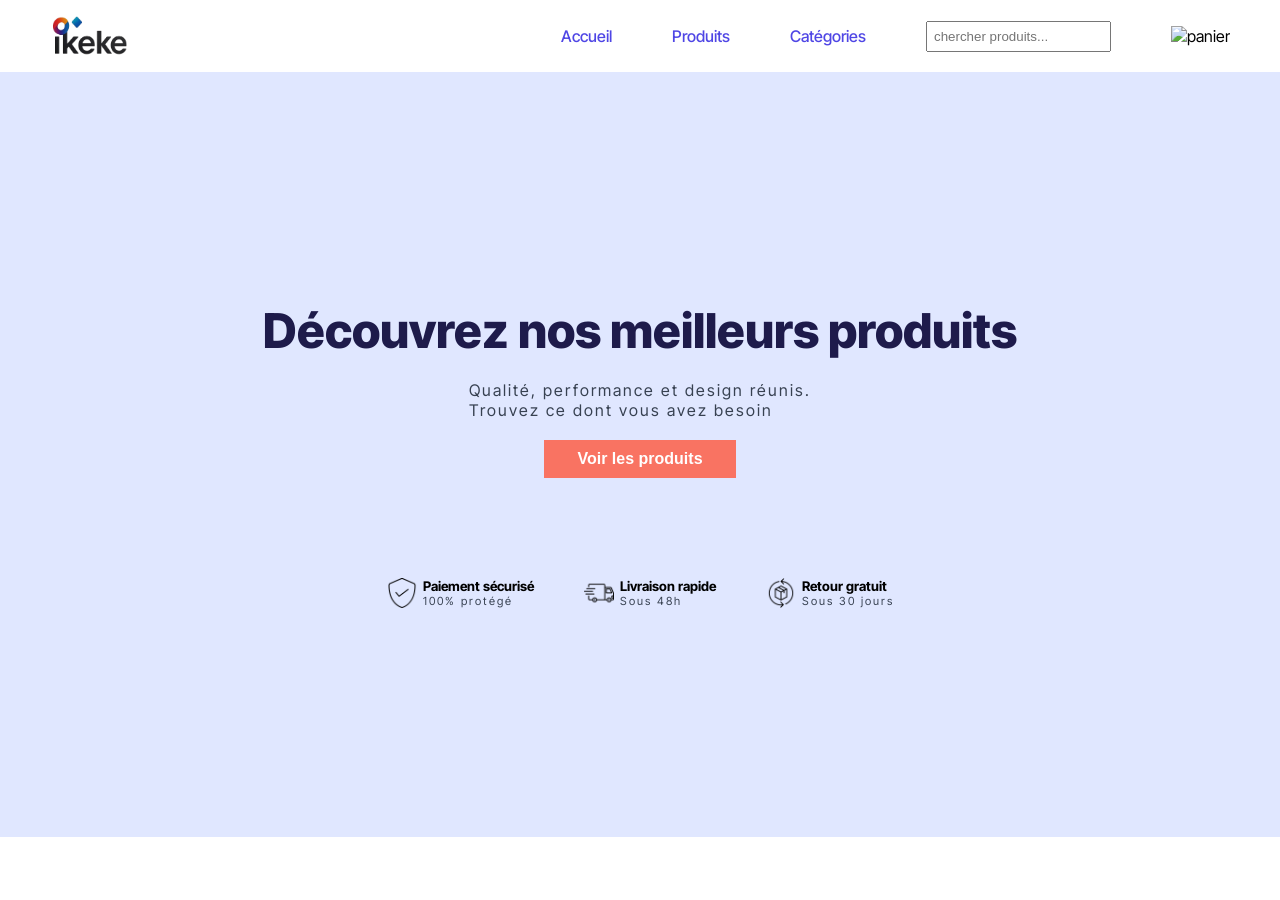
==== html/index.html @ 31d3d207 "feat: création et mise en forme de la héro section" ====
<!DOCTYPE html>
<html lang="fr">
<head>
    <meta charset="UTF-8">
    <meta name="viewport" content="width=device-width, initial-scale=1.0">
    <title>DevShop</title>
    <link rel="stylesheet" href="/css/style.css">
    <script src="/js/script.js"></script>
</head>
<body>
    <header>
        <nav>
            <img src="/images/logo.png" alt="logo du site" width="80" height="40">
            <ul>
                <li><a href="#Accueil">Accueil</a></li>
                <li><a href="#Product">Produits</a></li>
                <li><a href="#Category">Catégories</a></li>
                <input type="text" id="chercher-produits" placeholder="chercher produits...">
                <img src="" alt="panier">
            </ul>
        </nav>
    </header>
    <main>
        <section class="hero-section">
            <h1>Découvrez nos <span>meilleurs</span> produits</h1>
            <p>Qualité, performance et design réunis.<br>Trouvez ce dont vous avez besoin</p>
            <button class="see-products" id="seeProducts">Voir les produits</button>
            <section class="warranty">
                <div class="warranty-child">
                    <img src="/images/paiement-securise.png" alt="secure paiement image" width="30" height="30">
                    <div class="warranty-description">
                        <h5>Paiement sécurisé<br></h5>
                        <p class="p-warranty">100% protégé</p>
                    </div>
                </div>

                <div class="warranty-child">
                    <img src="/images/livraison-rapide.png" alt="delivery image" width="30" height="30">
                    <div class="warranty-description">
                        <h5>Livraison rapide</h5>
                        <p class="p-warranty">Sous 48h</p>
                    </div>
                </div>

                <div class="warranty-child">
                    <img src="/images/boite-de-retour.png" alt="repaiement image" width="30" height="30">
                    <div class="warranty-description">
                        <h5>Retour gratuit</h5>
                        <p class="p-warranty">Sous 30 jours</p>
                    </div>
                </div>
            </section>
        </section>
    </main>
    <footer></footer>
</body>
</html>
---- css/style.css ----
@import url('https://fonts.googleapis.com/css2?family=Google+Sans:ital,opsz,wght@0,17..18,400..700;1,17..18,400..700&family=Inter+Tight:ital,wght@0,100..900;1,100..900&family=Poppins:ital,wght@0,100;0,200;0,300;0,400;0,500;0,600;0,700;0,800;0,900;1,100;1,200;1,300;1,400;1,500;1,600;1,700;1,800;1,900&display=swap');

*{
    box-sizing: border-box;
    margin: 0;
    padding: 0;
}

body{
    font-family: "Inter Tight", sans-serif;
    h1{
        font-size: 3rem;
        font-weight: 800;
        color: #1E1B4B;
    }

    h2{
        font-size: 1.75rem;
        color:  #1E1B4B;
        font-weight: 700;
    }

    h3{
        font-size: 1.25rem;
        font-weight: 700;
        color: #1E1B4B;
    }

    p{
        font-size: 1rem;
        font-weight: 400;
        color: #374151;
        letter-spacing: 2px;
    }
}

header{
    width: 100%;
    padding: 16px 50px;

    nav{
        display: flex;
        justify-content: space-between;
        align-items: center;

        ul{
            display: flex;
            justify-content: center;
            align-items: center;
            gap: 60px;
            
            input{
                padding: 6px;
                outline: none;
            }

            li{
                list-style: none;

                a{
                    text-decoration: none;
                    color: #4F46E5;
                    font-size: 16px;
                    font-weight: 500;
                }
                a:hover{
                    color: #3730A3;
                    text-decoration: underline;
                }
            }
        }
    }
}

.hero-section{
    display: flex;
    flex-direction: column;
    justify-content: center;
    align-items: center;
    gap: 20px;
    width: 100%;
    height: 85dvh;
    background-color: #E0E7FF;

    .see-products{
        background-color: #F97362;
        border: none;
        padding: 10px 20px;
        width: 12em;
        font-weight: 600;
        color: #FFFFFF;
        font-size: 1rem;
        cursor: pointer;
    }

    .warranty{
        margin-top: 80px;
        display: flex;
        justify-content: center;
        align-items: center;
        flex-direction: row;
        gap: 50px;


        .warranty-child{
            display: flex;
            justify-content: center;
            align-items: center;

            .warranty-description{
                margin-left: 6px;

                .p-warranty{
                    font-size: 0.7rem;
                    font-weight: 400;
                    color: #374151;
                    letter-spacing: 2px;
                }
            }
        }
    }
}
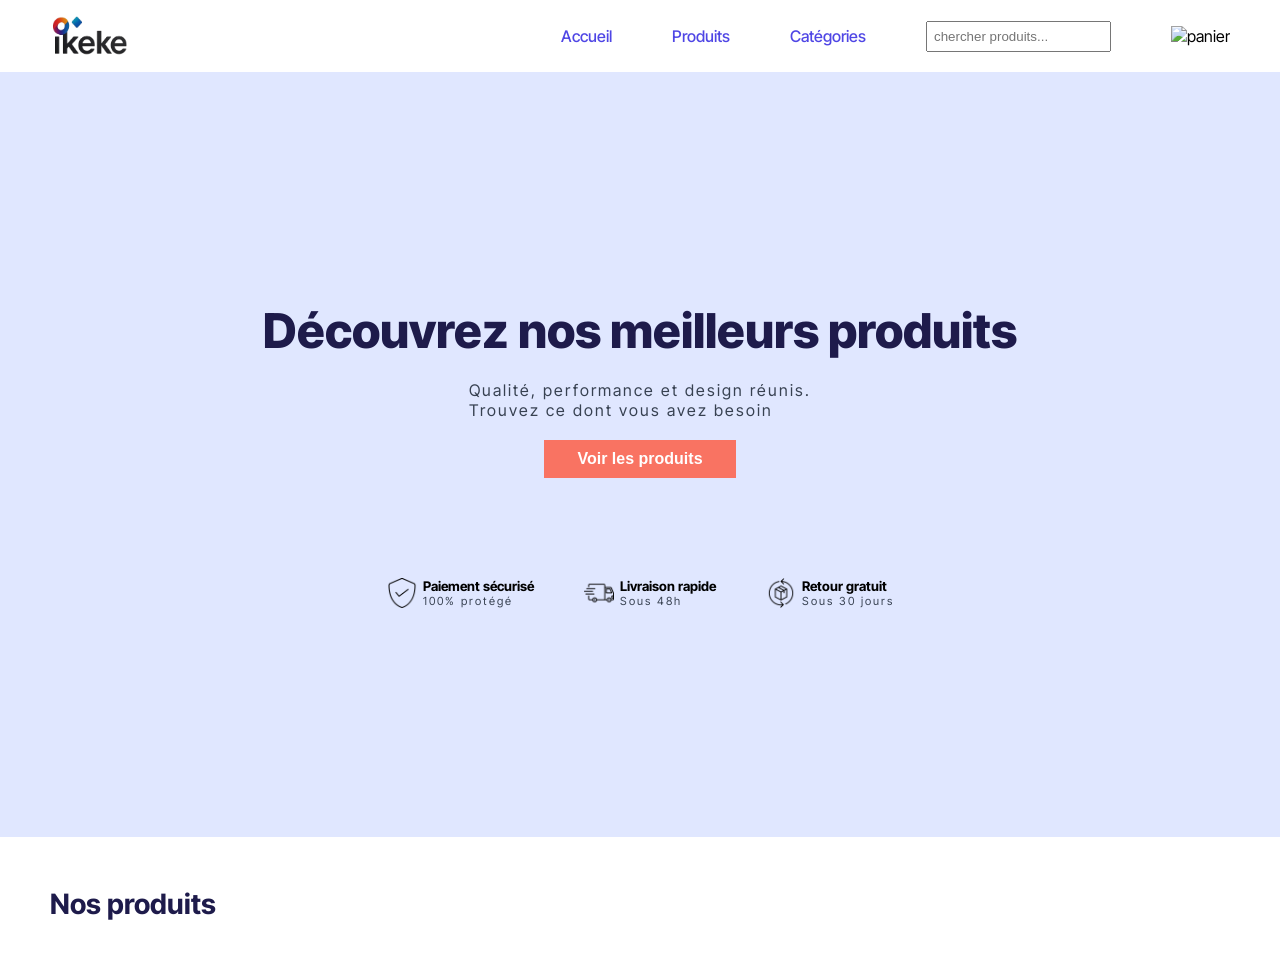
==== commit 344b6286: "style: mise en forme de la grille de produits" ====
--- a/html/index.html
+++ b/html/index.html
@@ -51,6 +51,9 @@
                 </div>
             </section>
         </section>
+        <section class="products" id="products-container">
+            <h2>Nos produits</h2>
+        </section>
     </main>
     <footer></footer>
 </body>
--- a/css/style.css
+++ b/css/style.css
@@ -120,3 +120,67 @@
         }
     }
 }
+
+#products-container{
+    width: 100%;
+    display: grid;
+    grid-template-columns: repeat(auto-fit, minmax(250px, 1fr));
+    gap: 20px;
+    padding: 50px;
+
+    .product-card{
+        display: flex;
+        justify-content: center;
+        align-items:left;
+        flex-direction: column;
+        flex-wrap: wrap;
+        background-color:  #FFFFFF;
+        border:1px solid black;
+        border-radius: 12px;
+        padding: 15px;
+        box-shadow: 0 4px 12px rgba(0,0,0,0.10);
+
+        .category{
+            background-color: #E0E7FF;
+            align-self: left;
+            color: 	#3730A3;
+            font-size: 0.7rem;
+            font-weight: 700;
+            text-transform: uppercase;
+            padding: 5px;
+            border-radius: 999px;
+            margin: 8px auto;
+        }
+
+        .title{
+            font-weight: 700;
+            margin-bottom: 8px;
+        }
+
+        .price{
+            font-size: 1.12rem;
+            font-weight: 700;
+            color: 	#F97362;
+            margin-bottom: 8px;
+        }
+
+        .product-btn{
+            background-color: #4F46E5;
+            color: white;
+            border: none;
+            width: 30px;
+            height: 30px;
+            border-radius: 999px;
+            align-self: flex-end;
+            cursor: pointer;
+            font-size: 1rem;
+        }
+
+        img{
+            width: 100%;
+            height: 200px;
+            object-fit: contain;
+            overflow: hidden;
+        }
+    }
+}
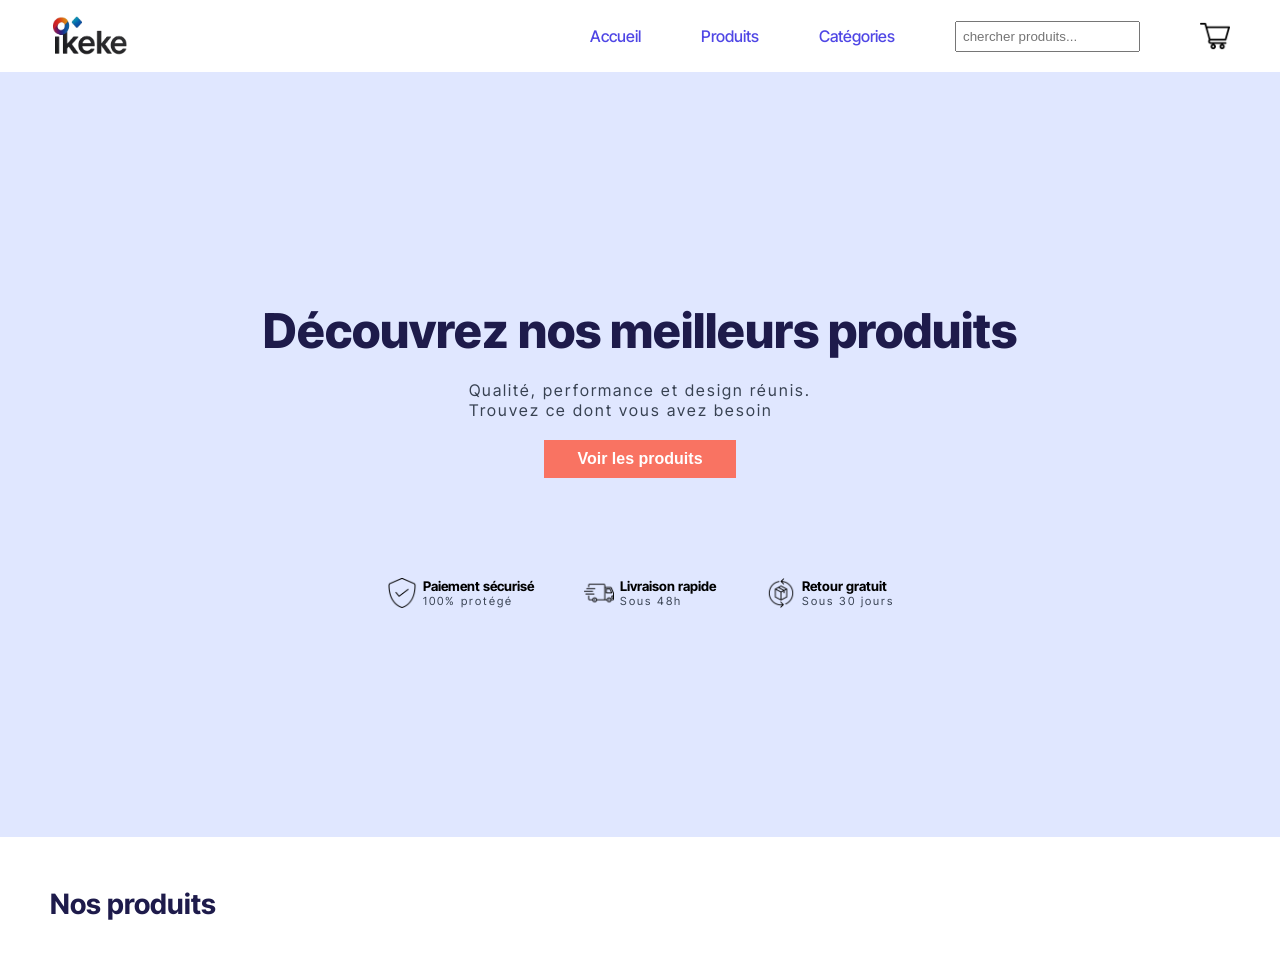
==== commit 4f6df422: "style: mise en forme du panier" ====
--- a/html/index.html
+++ b/html/index.html
@@ -16,7 +16,7 @@
                 <li><a href="#Product">Produits</a></li>
                 <li><a href="#Category">Catégories</a></li>
                 <input type="text" id="chercher-produits" placeholder="chercher produits...">
-                <img src="" alt="panier">
+                <img src="/images/panier.png" alt="panier" width="30" height="30">
             </ul>
         </nav>
     </header>
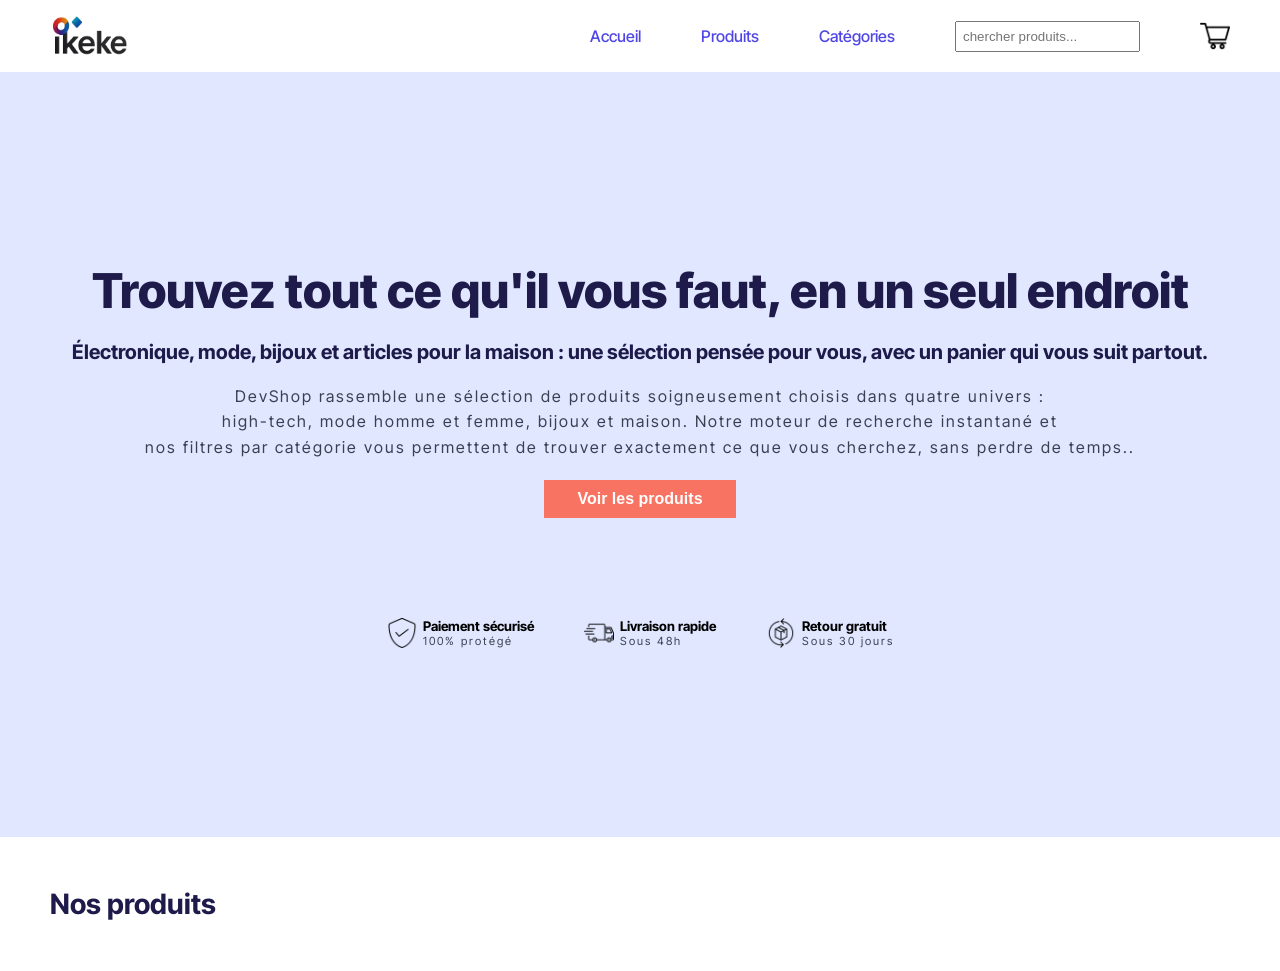
==== commit 9306adc0: "feat: ajout du seo texte de la page" ====
--- a/html/index.html
+++ b/html/index.html
@@ -3,7 +3,7 @@
 <head>
     <meta charset="UTF-8">
     <meta name="viewport" content="width=device-width, initial-scale=1.0">
-    <title>DevShop</title>
+    <title>DevShop – Boutique en ligne : mode, électronique, bijoux & maison</title>
     <link rel="stylesheet" href="/css/style.css">
     <script src="/js/script.js"></script>
 </head>
@@ -22,8 +22,14 @@
     </header>
     <main>
         <section class="hero-section">
-            <h1>Découvrez nos <span>meilleurs</span> produits</h1>
-            <p>Qualité, performance et design réunis.<br>Trouvez ce dont vous avez besoin</p>
+            <h1>Trouvez tout ce qu'il vous faut, en un seul endroit</h1>
+            <h3>Électronique, mode, bijoux et articles pour la maison : 
+                une sélection pensée pour vous, avec un panier qui vous suit partout.</h3>
+            <p class="description">DevShop rassemble une sélection de produits soigneusement choisis dans quatre univers :<br> 
+                high-tech, mode homme et femme, bijoux
+                et maison. Notre moteur de recherche instantané et <br>nos filtres par catégorie vous 
+                permettent de trouver exactement ce que vous
+                cherchez, sans perdre de temps..</p>
             <button class="see-products" id="seeProducts">Voir les produits</button>
             <section class="warranty">
                 <div class="warranty-child">
--- a/css/style.css
+++ b/css/style.css
@@ -81,6 +81,11 @@
     width: 100%;
     height: 85dvh;
     background-color: #E0E7FF;
+
+    .description{
+        text-align: center;
+        line-height: 1.6;
+    }
 
     .see-products{
         background-color: #F97362;
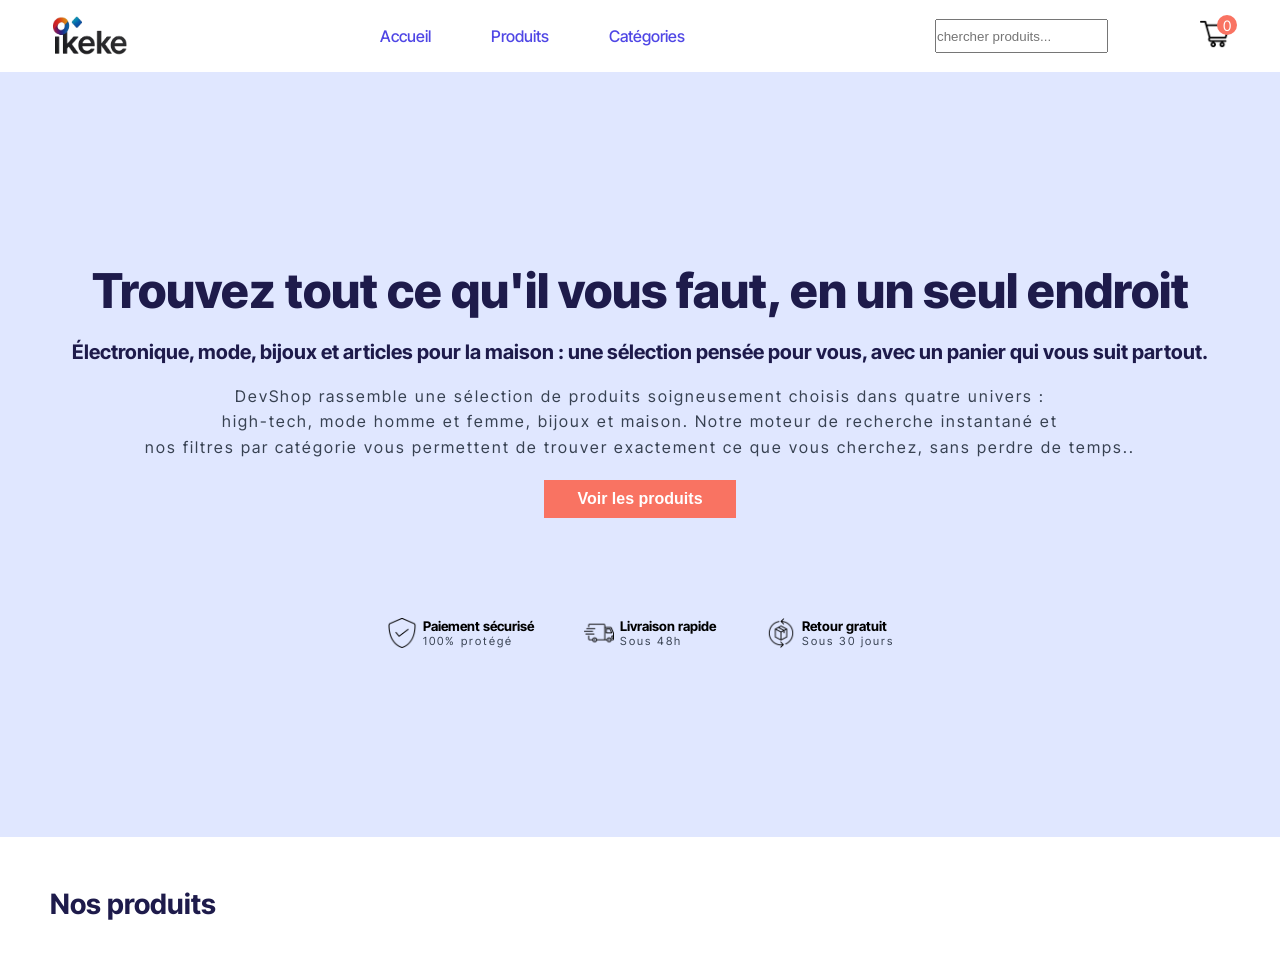
==== commit 47dd0585: "style: mise en forme du compteur produit ajouter au panier" ====
--- a/html/index.html
+++ b/html/index.html
@@ -15,9 +15,14 @@
                 <li><a href="#Accueil">Accueil</a></li>
                 <li><a href="#Product">Produits</a></li>
                 <li><a href="#Category">Catégories</a></li>
+            </ul>
+            <div class="count">
                 <input type="text" id="chercher-produits" placeholder="chercher produits...">
-                <img src="/images/panier.png" alt="panier" width="30" height="30">
-            </ul>
+                <div>
+                    <img src="/images/panier.png" alt="panier" width="30" height="30">
+                    <span id="cart-count">0</span>
+                </div>
+            </div>
         </nav>
     </header>
     <main>
--- a/css/style.css
+++ b/css/style.css
@@ -67,6 +67,26 @@
                     color: #3730A3;
                     text-decoration: underline;
                 }
+            }
+        }
+        .count{
+            position: relative;
+            display: flex;
+            justify-content: space-between;
+            width: 25%;
+
+            #cart-count{
+                position: absolute;
+                top:-4px;
+                right: -7px;
+                background-color: #F97362;
+                color: white;
+                width: 20px;
+                height: 20px;
+                text-align: center;
+                font-size: 0.9rem;
+                padding: 2px;
+                border-radius: 999px;
             }
         }
     }
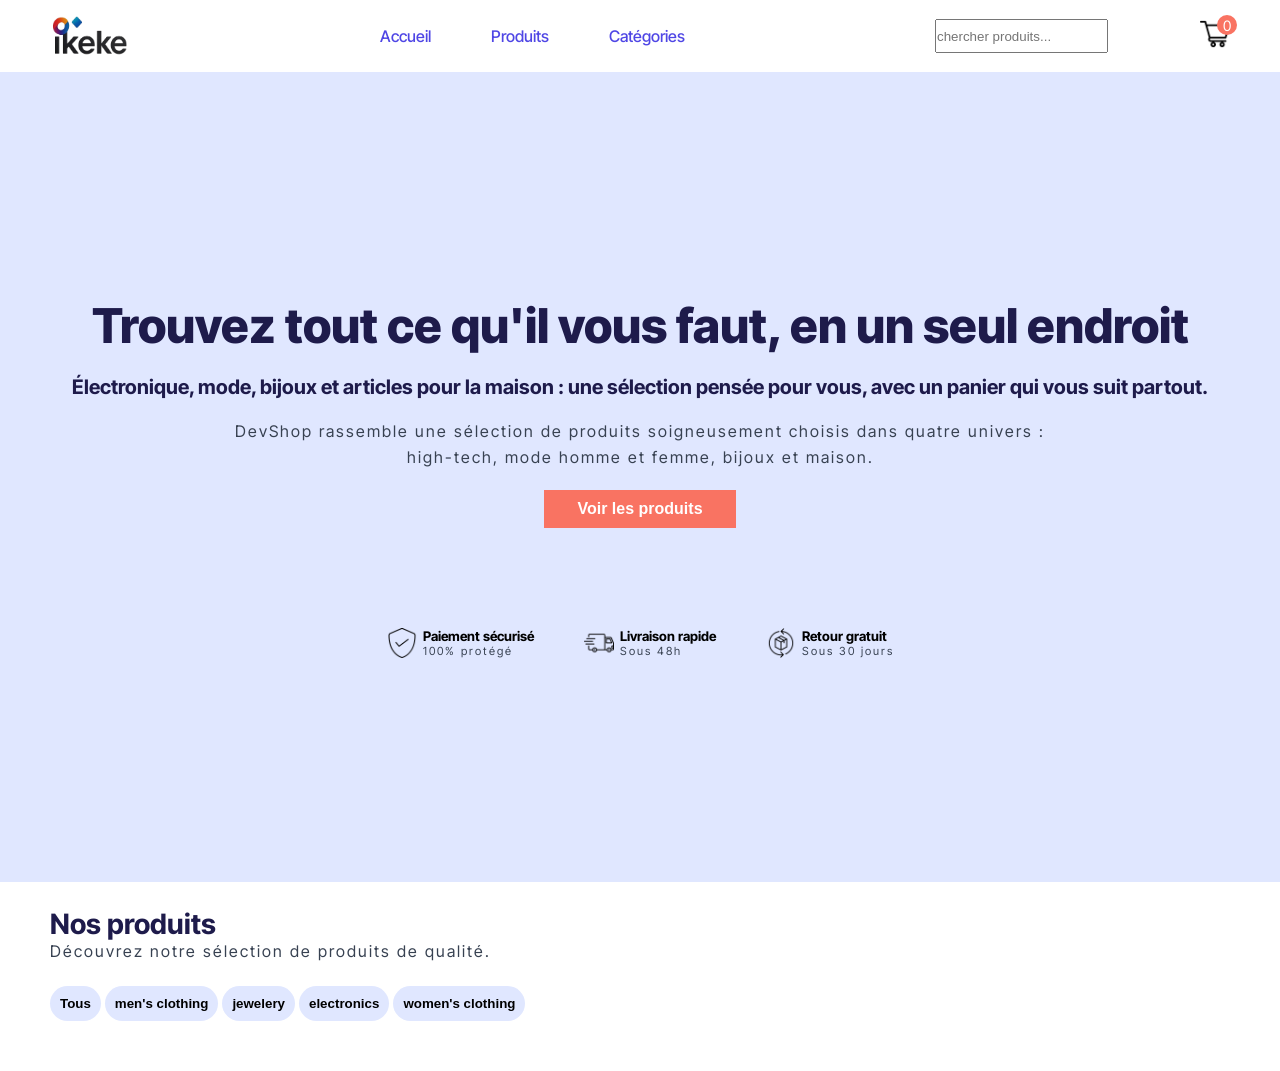
==== commit 5b31f43b: "feat: trier par catégories (bouton électronics, etc)" ====
--- a/html/index.html
+++ b/html/index.html
@@ -32,9 +32,7 @@
                 une sélection pensée pour vous, avec un panier qui vous suit partout.</h3>
             <p class="description">DevShop rassemble une sélection de produits soigneusement choisis dans quatre univers :<br> 
                 high-tech, mode homme et femme, bijoux
-                et maison. Notre moteur de recherche instantané et <br>nos filtres par catégorie vous 
-                permettent de trouver exactement ce que vous
-                cherchez, sans perdre de temps..</p>
+                et maison.</p>
             <button class="see-products" id="seeProducts">Voir les produits</button>
             <section class="warranty">
                 <div class="warranty-child">
@@ -62,8 +60,19 @@
                 </div>
             </section>
         </section>
-        <section class="products" id="products-container">
-            <h2>Nos produits</h2>
+        <section class="parent-ProductContainer">
+            <h2 class="productsTitle">Nos produits</h2>
+            <p class="productDescription">Découvrez notre sélection de produits de qualité.</p>
+            <div class="categoryBtns">
+                <div>
+                    <button class="category-btn" onclick="filteredProducts('Tous')">Tous</button>
+                    <button class="category-btn" onclick="filteredProducts('men\'s clothing')">men's clothing</button>
+                    <button class="category-btn" onclick="filteredProducts('jewelery')">jewelery</button>
+                    <button class="category-btn" onclick="filteredProducts('electronics')">electronics</button>
+                    <button class="category-btn" onclick="filteredProducts('women\'s clothing')">women's clothing</button>
+                </div>
+            </div>
+            <section class="products" id="products-container"></section>
         </section>
     </main>
     <footer></footer>
--- a/css/style.css
+++ b/css/style.css
@@ -37,6 +37,9 @@
 header{
     width: 100%;
     padding: 16px 50px;
+    position: sticky;
+    top: 0;
+    background-color: white;
 
     nav{
         display: flex;
@@ -99,8 +102,9 @@
     align-items: center;
     gap: 20px;
     width: 100%;
-    height: 85dvh;
+    height: 90dvh;
     background-color: #E0E7FF;
+    margin-bottom: 25px;
 
     .description{
         text-align: center;
@@ -151,7 +155,7 @@
     display: grid;
     grid-template-columns: repeat(auto-fit, minmax(250px, 1fr));
     gap: 20px;
-    padding: 50px;
+    padding: 25px 50px;
 
     .product-card{
         display: flex;
@@ -208,4 +212,31 @@
             overflow: hidden;
         }
     }
+}
+
+.parent-ProductContainer{
+    .productsTitle{
+        margin-left: 50px;
+    }
+    .productDescription{
+        margin-left: 50px;
+    }
+    .categoryBtns{
+        margin: 25px 50px 0;
+        display: flex;
+        gap: 8px;
+
+        .category-btn{
+            padding: 10px;
+            border-radius: 999px;
+            border: none;
+            background-color: #E0E7FF;
+            font-weight: 700;
+            cursor: pointer;
+        }
+        .category-btn:hover{
+            background-color: #1E1B4B;
+            color: white;
+        }
+    }
 }
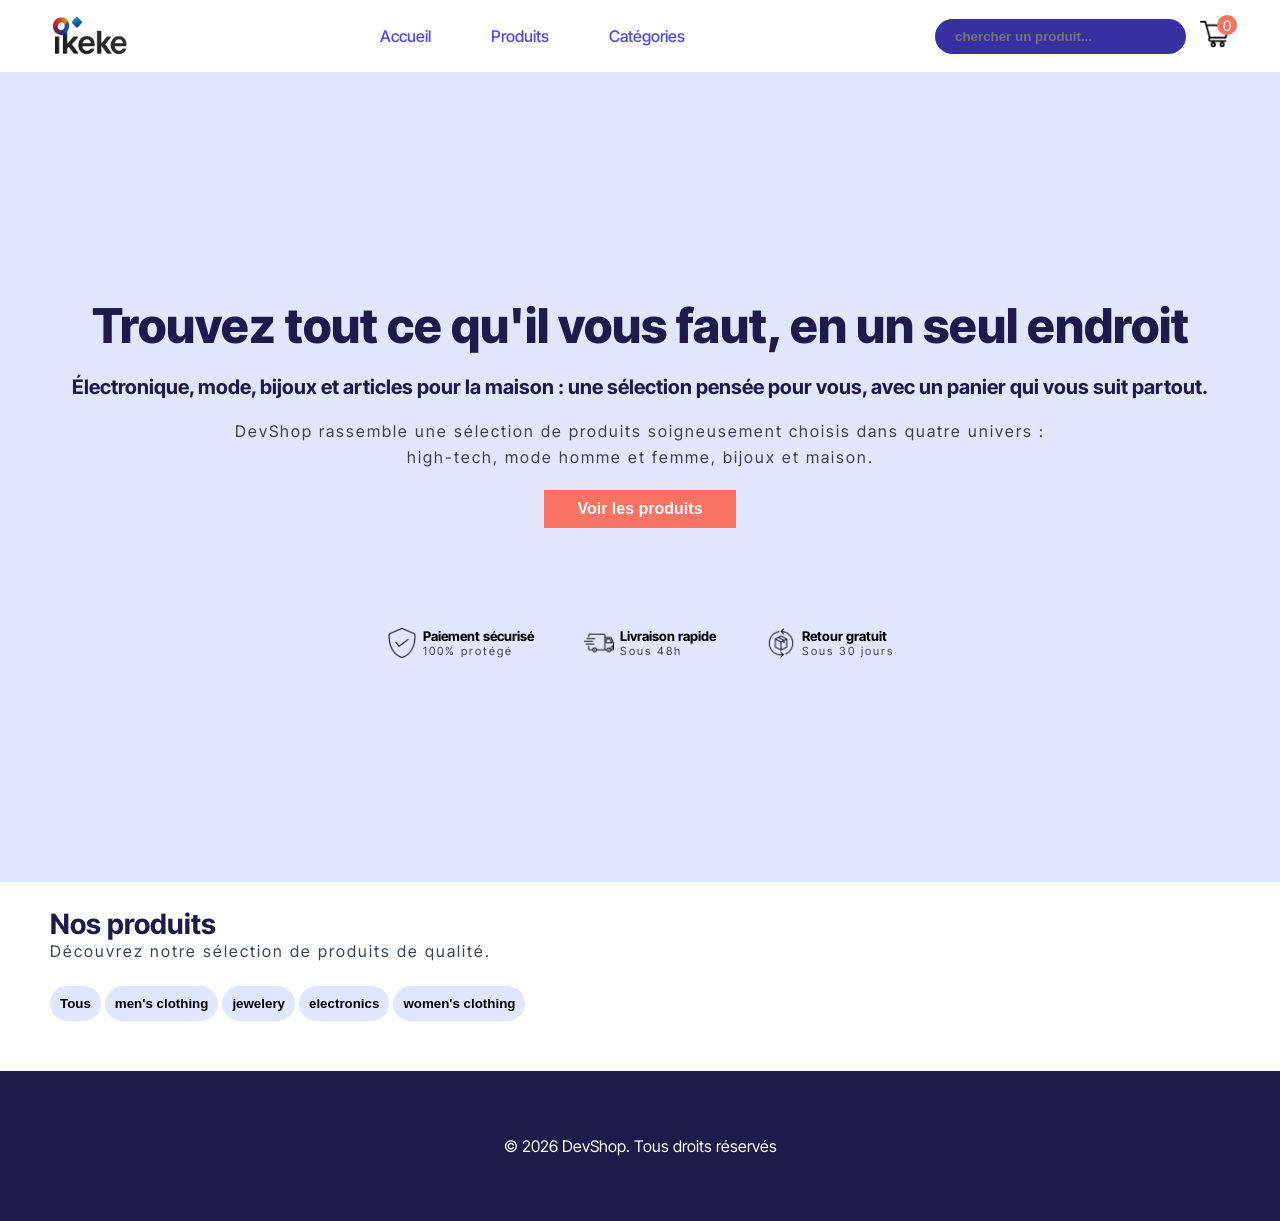
==== commit 50d5fa2e: "style: mise en forme globale" ====
--- a/html/index.html
+++ b/html/index.html
@@ -17,7 +17,7 @@
                 <li><a href="#Category">Catégories</a></li>
             </ul>
             <div class="count">
-                <input type="text" id="chercher-produits" placeholder="chercher produits...">
+                <input type="text" placeholder="chercher un produit..." id="chercher-produits" oninput="searchProducts(this.value)">
                 <div>
                     <img src="/images/panier.png" alt="panier" width="30" height="30">
                     <span id="cart-count">0</span>
@@ -75,6 +75,6 @@
             <section class="products" id="products-container"></section>
         </section>
     </main>
-    <footer></footer>
+    <footer>&copy; 2026 DevShop. Tous droits réservés</footer>
 </body>
 </html>
--- a/css/style.css
+++ b/css/style.css
@@ -40,6 +40,7 @@
     position: sticky;
     top: 0;
     background-color: white;
+    z-index: 900;
 
     nav{
         display: flex;
@@ -77,6 +78,21 @@
             display: flex;
             justify-content: space-between;
             width: 25%;
+
+            #chercher-produits{
+                border-radius: 999px;
+                width: 85%;
+                border: none;
+                background-color: #3730A3;
+                color: white;
+                font-weight: 600;
+                padding: 10px 20px;
+
+                placeholder{
+                    color: white;
+                    font-weight: 600;
+                }
+            }
 
             #cart-count{
                 position: absolute;
@@ -212,6 +228,12 @@
             overflow: hidden;
         }
     }
+
+    .product-card:hover {
+        transform: translateY(-8px); 
+        box-shadow: 0 10px 25px rgba(79, 70, 229, 0.15);
+        cursor: pointer;
+    }
 }
 
 .parent-ProductContainer{
@@ -224,7 +246,8 @@
     .categoryBtns{
         margin: 25px 50px 0;
         display: flex;
-        gap: 8px;
+        flex-wrap: wrap;
+        gap: 10px;
 
         .category-btn{
             padding: 10px;
@@ -239,4 +262,38 @@
             color: white;
         }
     }
+}
+
+footer{
+    width: 100%;
+    height: 150px;
+    background-color: #1E1B4B;
+    color: white;
+    display: flex;
+    justify-content: center;
+    align-items: center;
+}
+
+
+@media (max-width: 768px) {
+
+    header nav ul{
+        display: none;
+    }
+
+    .hero-section {
+        height: auto; 
+        padding: 40px 20px;
+        text-align: center;
+    }
+
+    .hero-section h1 {
+        font-size: 2rem; 
+    }
+
+    .hero-section .warranty {
+        flex-direction: column;
+        gap: 20px;
+        margin-top: 40px;
+    }
 }
